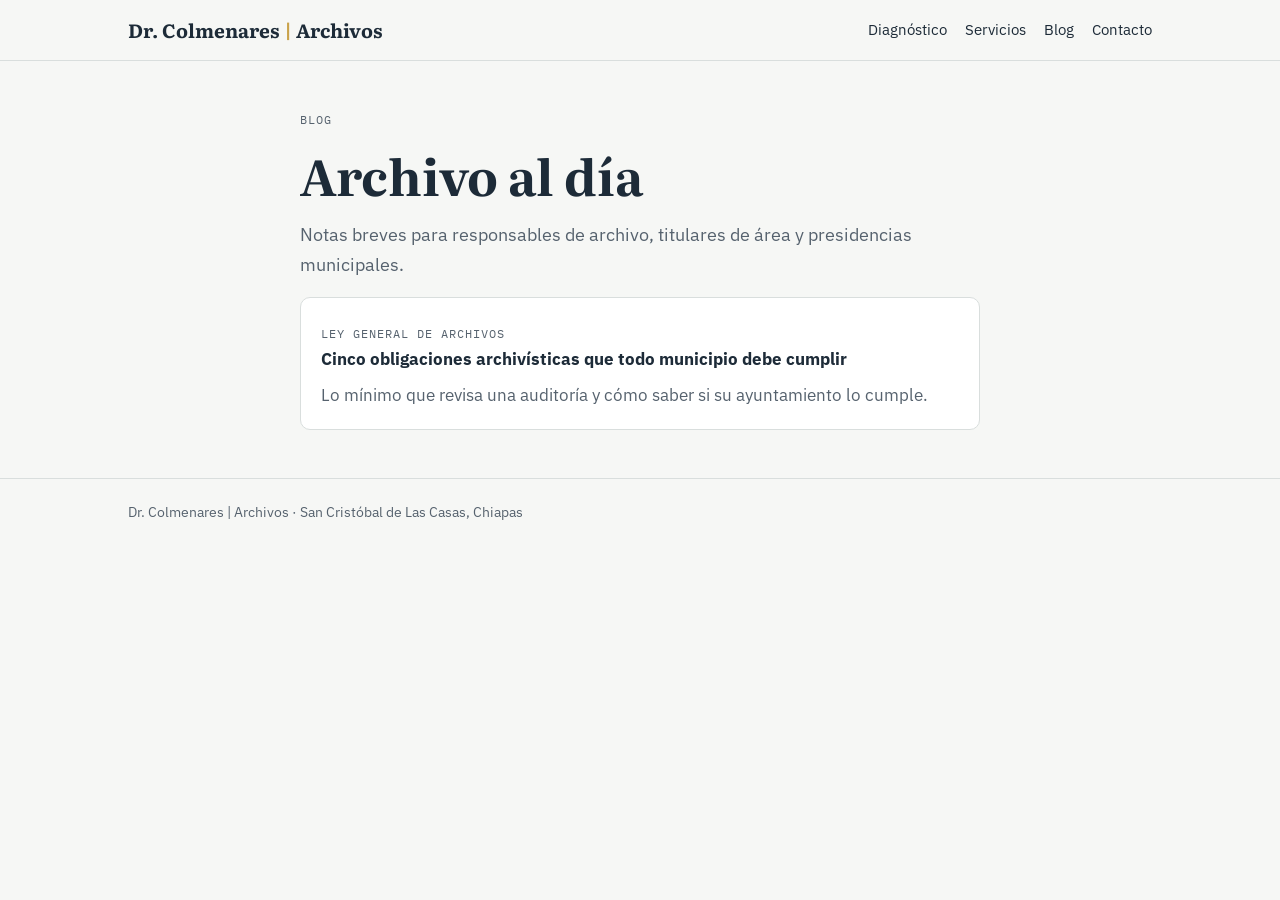
==== blog/index.html @ ddfb0374 "Sitio inicial de Dr. Colmenares | Archivos Co-Authored-By: Claude Opus 5.5 <noreply@anthropic.com> C" ====
<!doctype html>
<html lang="es-MX">
<head>
<meta charset="utf-8">
<meta name="viewport" content="width=device-width, initial-scale=1">
<title>Archivo al día — Dr. Colmenares | Archivos</title>
<meta name="description" content="Artículos breves sobre archivos municipales, Ley General de Archivos, transparencia y conservación de documentos.">
<link rel="icon" href="../img/icono.svg" type="image/svg+xml">
<link rel="stylesheet" href="https://fonts.googleapis.com/css2?family=Literata:opsz,wght@7..72,500;7..72,700&family=IBM+Plex+Sans:wght@400;500;600&family=IBM+Plex+Mono:wght@400;500&display=swap">
<link rel="stylesheet" href="../css/estilo.css">
</head>
<body>
<header class="top"><div class="wrap">
  <a class="brand" href="../">Dr. Colmenares <span>|</span> Archivos</a>
  <nav class="menu"><a href="../#diagnostico">Diagnóstico</a><a href="../#servicios">Servicios</a><a href="./">Blog</a><a href="../#contacto">Contacto</a></nav>
</div></header>
<main class="wrap">
  <article class="post">
    <div class="eyebrow">Blog</div>
    <h1>Archivo al día</h1>
    <p class="lead">Notas breves para responsables de archivo, titulares de área y presidencias municipales.</p>
    <div class="posts">
      <a href="cinco-obligaciones-archivisticas-municipio.html"><span class="eyebrow">Ley General de Archivos</span><h3>Cinco obligaciones archivísticas que todo municipio debe cumplir</h3><span style="color:var(--muted)">Lo mínimo que revisa una auditoría y cómo saber si su ayuntamiento lo cumple.</span></a>
    </div>
  </article>
</main>
<footer><div class="wrap">Dr. Colmenares | Archivos · San Cristóbal de Las Casas, Chiapas</div></footer>
</body>
</html>
---- css/estilo.css ----
/* Dr. Colmenares | Archivos — expediente: columna documental con pestaña manila */
:root{
  --bg:#f6f7f5; --surface:#ffffff; --ink:#1d2b38; --muted:#56626e; --line:#d9dedd;
  --accent:#1f4e6b; --manila:#c9a24a; --ok:#2f7d4f; --warn:#a86b12; --bad:#b33a3a;
  --display:"Literata", Georgia, serif; --body:"IBM Plex Sans", system-ui, sans-serif; --mono:"IBM Plex Mono", ui-monospace, monospace;
  color-scheme:light;
}
@media (prefers-color-scheme: dark){:root{
  --bg:#12181e; --surface:#1a222a; --ink:#e4e9ec; --muted:#9aa7b1; --line:#2c3843;
  --accent:#7fb3d3; --manila:#d8b866; --ok:#5fbf86; --warn:#e0a84a; --bad:#e07070; color-scheme:dark}}
*{box-sizing:border-box}
html{scroll-behavior:smooth}
body{margin:0;background:var(--bg);color:var(--ink);font-family:var(--body);font-size:17px;line-height:1.65}
img{max-width:100%;height:auto}
a{color:var(--accent)}
a:focus-visible,button:focus-visible{outline:2px solid var(--manila);outline-offset:2px}
.wrap{max-width:1060px;margin:0 auto;padding:0 max(18px,env(safe-area-inset-left))}
header.top{position:sticky;top:0;z-index:10;background:var(--bg);border-bottom:1px solid var(--line)}
header.top .wrap{display:flex;justify-content:space-between;align-items:center;gap:12px;flex-wrap:wrap;padding-block:14px}
.brand{font-family:var(--display);font-weight:700;font-size:1.2rem;text-decoration:none;color:var(--ink)}
.brand span{color:var(--manila)}
nav.menu{display:flex;gap:18px;flex-wrap:wrap;font-size:.95rem}
nav.menu a{text-decoration:none;color:var(--ink)} nav.menu a:hover{color:var(--accent)}
.eyebrow{font-family:var(--mono);font-size:.78rem;letter-spacing:.08em;text-transform:uppercase;color:var(--muted)}
h1{font-family:var(--display);font-size:clamp(2rem,4.6vw,3.1rem);line-height:1.12;margin:.35em 0 .35em;text-wrap:balance}
h2{font-family:var(--display);font-size:clamp(1.5rem,3vw,1.9rem);line-height:1.2;margin:0 0 .6em;text-wrap:balance}
h3{font-size:1.05rem;margin:0 0 .4em}
.lead{font-size:1.12rem;color:var(--muted);max-width:60ch}
.hero{display:grid;grid-template-columns:1.25fr .9fr;gap:44px;align-items:center;padding-block:56px 36px}
.hero>*,.cols>*,.grid3>*{min-width:0}
.cta{display:flex;gap:12px;flex-wrap:wrap;margin-top:26px}
.btn{display:inline-block;padding:12px 20px;border-radius:6px;font-weight:600;text-decoration:none;border:1px solid var(--accent)}
.btn.primary{background:var(--accent);color:var(--bg)} .btn.ghost{color:var(--accent)}
.folder{position:relative;background:var(--surface);border:1px solid var(--line);border-radius:4px 10px 10px 10px;padding:22px 20px 16px;margin-top:26px;box-shadow:0 12px 32px -20px rgba(0,0,0,.4)}
.folder::before{content:"EXPEDIENTE · DIAGNÓSTICO";position:absolute;top:-26px;left:-1px;background:var(--manila);color:#1d2b38;font-family:var(--mono);font-size:.68rem;letter-spacing:.06em;padding:5px 12px;border-radius:6px 6px 0 0}
.row{display:grid;grid-template-columns:70px 1fr auto;gap:10px;align-items:center;padding:9px 0;border-bottom:1px dashed var(--line);font-size:.93rem}
.row:last-of-type{border-bottom:0}
.code{font-family:var(--mono);color:var(--muted)}
.pill{font-family:var(--mono);font-size:.72rem;padding:3px 9px;border-radius:999px;border:1px solid currentColor;white-space:nowrap}
.ok{color:var(--ok)} .warn{color:var(--warn)} .bad{color:var(--bad)}
.note{font-size:.8rem;color:var(--muted);margin:10px 0 0}
section{padding-block:48px;border-top:1px solid var(--line)}
.steps{display:grid;grid-template-columns:repeat(4,1fr);gap:22px}
.steps b{display:block;font-family:var(--mono);font-size:.8rem;color:var(--manila);margin-bottom:6px}
.steps p,.grid3 p{margin:0;color:var(--muted);font-size:.95rem}
.grid3{display:grid;grid-template-columns:repeat(3,1fr);gap:28px}
.cols{display:grid;grid-template-columns:1fr 1fr;gap:44px}
ul.clean{list-style:none;padding:0;margin:0;display:grid;gap:10px}
ul.clean li{padding-left:22px;position:relative}
ul.clean li::before{content:"▸";position:absolute;left:0;color:var(--manila)}
.price{background:var(--surface);border:1px solid var(--line);border-radius:10px;padding:26px;display:grid;gap:8px;align-content:start}
.price .amt{font-family:var(--display);font-size:2.5rem;font-weight:700;color:var(--accent);line-height:1}
.price small{color:var(--muted)}
.contact{display:grid;grid-template-columns:1fr auto;gap:32px;align-items:center}
.contact>*{min-width:0}
.qr{background:#fff;border:1px solid var(--line);border-radius:10px;padding:12px;text-align:center;width:200px}
.qr img{display:block;width:100%}
.qr span{font-size:.8rem;color:#1d2b38}
.mail{font-family:var(--mono);overflow-wrap:anywhere}
article.post{max-width:68ch;margin:0 auto;padding-block:48px}
article.post h2{margin-top:1.4em}
.posts{display:grid;gap:18px}
.posts a{display:block;background:var(--surface);border:1px solid var(--line);border-radius:10px;padding:20px;text-decoration:none;color:var(--ink)}
.posts a:hover{border-color:var(--accent)}
footer{border-top:1px solid var(--line);padding-block:22px;color:var(--muted);font-size:.85rem}
@media (max-width:860px){.hero,.cols,.contact{grid-template-columns:1fr}.steps{grid-template-columns:1fr 1fr}.grid3{grid-template-columns:1fr}}
@media (max-width:480px){.steps{grid-template-columns:1fr}.row{grid-template-columns:58px 1fr}.row .pill{grid-column:2;justify-self:start}}
@media (prefers-reduced-motion:no-preference){.btn{transition:transform .15s}.btn:hover{transform:translateY(-1px)}}
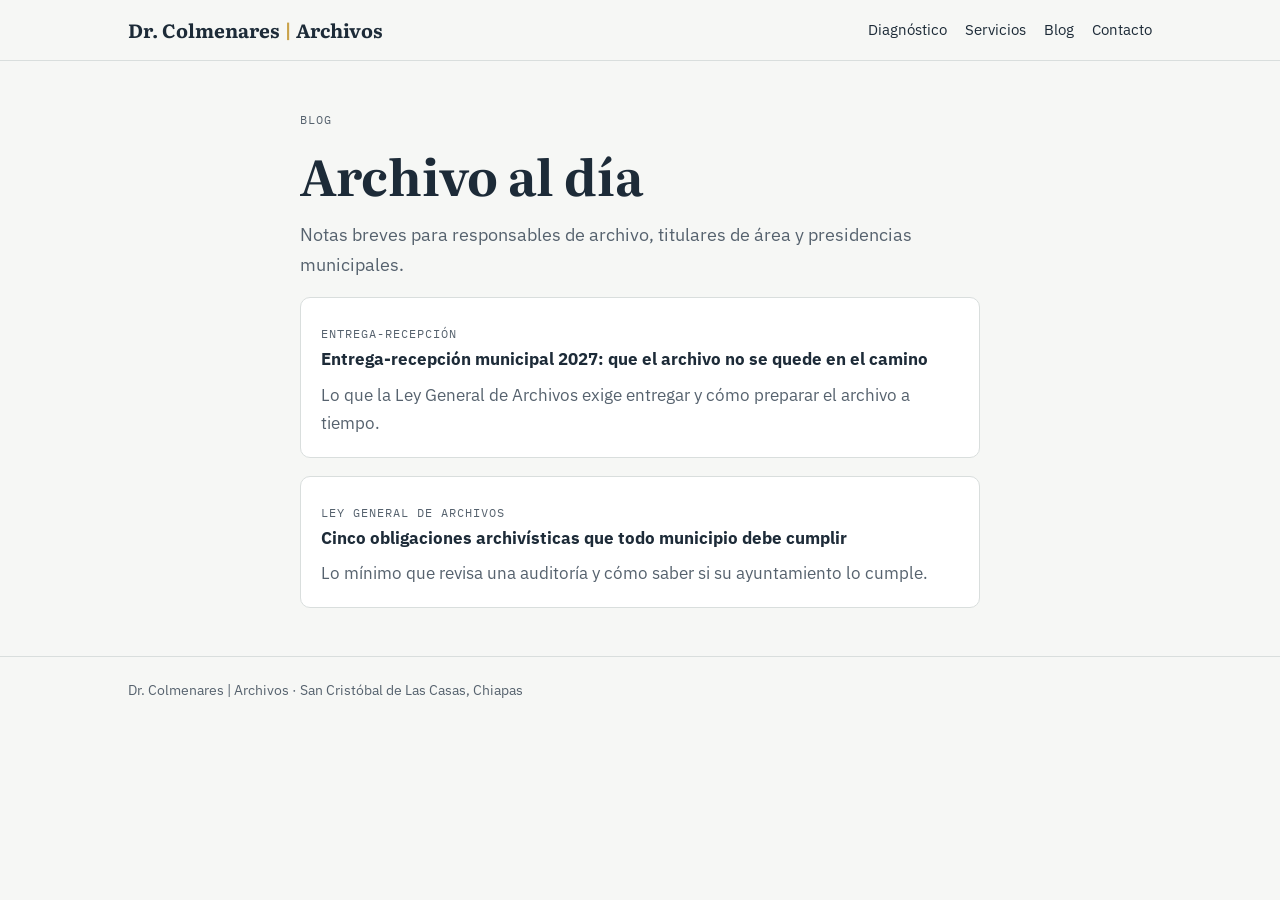
==== commit 11768b39: "Blog: Entrega-recepción municipal 2027 Co-Authored-By: Claude Fable 5.2 <noreply@anthropic.com> Clau" ====
--- a/blog/index.html
+++ b/blog/index.html
@@ -20,6 +20,7 @@
     <h1>Archivo al día</h1>
     <p class="lead">Notas breves para responsables de archivo, titulares de área y presidencias municipales.</p>
     <div class="posts">
+      <a href="entrega-recepcion-municipal-2027-archivo.html"><span class="eyebrow">Entrega-recepción</span><h3>Entrega-recepción municipal 2027: que el archivo no se quede en el camino</h3><span style="color:var(--muted)">Lo que la Ley General de Archivos exige entregar y cómo preparar el archivo a tiempo.</span></a>
       <a href="cinco-obligaciones-archivisticas-municipio.html"><span class="eyebrow">Ley General de Archivos</span><h3>Cinco obligaciones archivísticas que todo municipio debe cumplir</h3><span style="color:var(--muted)">Lo mínimo que revisa una auditoría y cómo saber si su ayuntamiento lo cumple.</span></a>
     </div>
   </article>
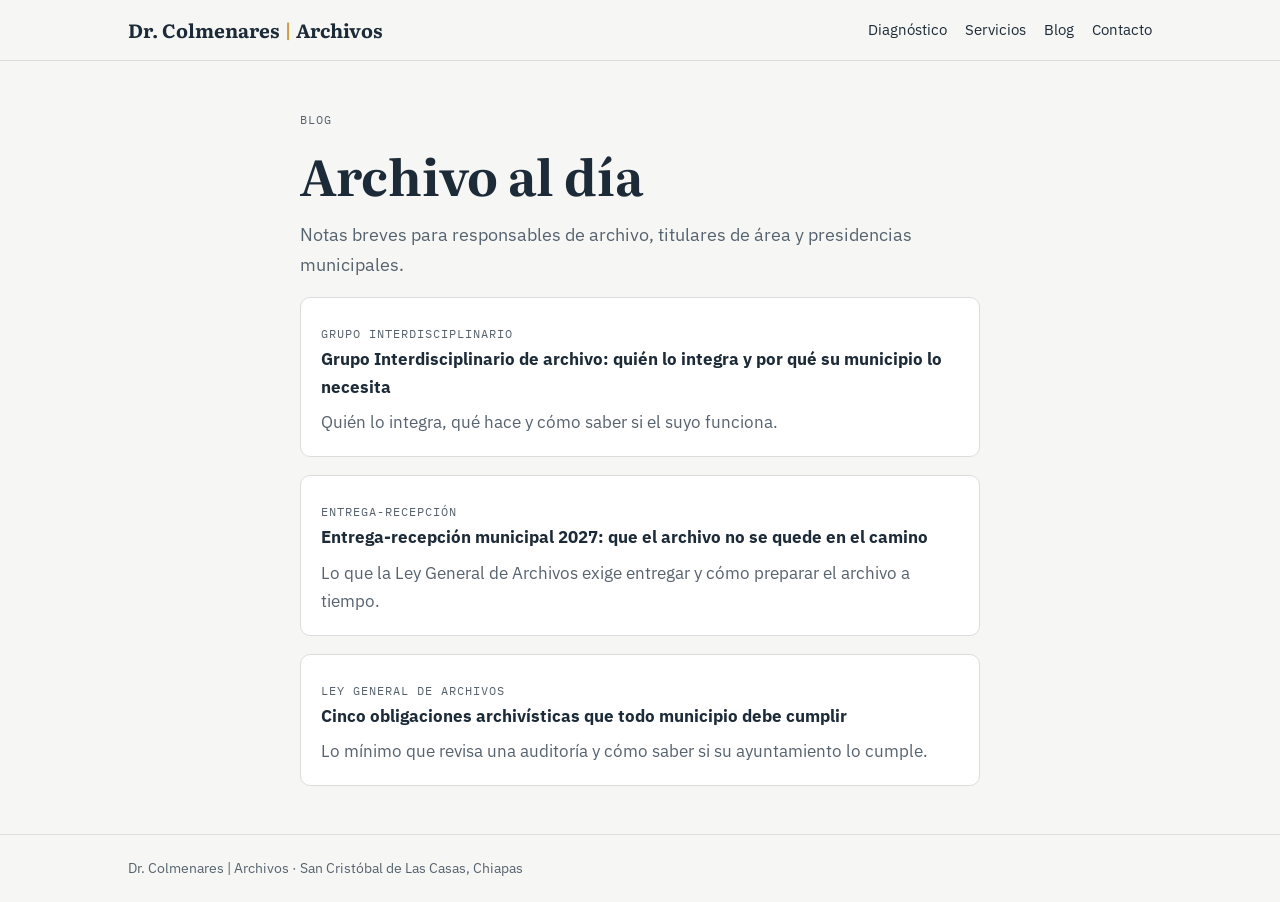
==== commit 43e0a012: "Blog: Grupo Interdisciplinario de archivo Co-Authored-By: Claude Opus 5.5 <noreply@anthropic.com> Cl" ====
--- a/blog/index.html
+++ b/blog/index.html
@@ -20,6 +20,7 @@
     <h1>Archivo al día</h1>
     <p class="lead">Notas breves para responsables de archivo, titulares de área y presidencias municipales.</p>
     <div class="posts">
+      <a href="grupo-interdisciplinario-archivo.html"><span class="eyebrow">Grupo Interdisciplinario</span><h3>Grupo Interdisciplinario de archivo: quién lo integra y por qué su municipio lo necesita</h3><span style="color:var(--muted)">Quién lo integra, qué hace y cómo saber si el suyo funciona.</span></a>
       <a href="entrega-recepcion-municipal-2027-archivo.html"><span class="eyebrow">Entrega-recepción</span><h3>Entrega-recepción municipal 2027: que el archivo no se quede en el camino</h3><span style="color:var(--muted)">Lo que la Ley General de Archivos exige entregar y cómo preparar el archivo a tiempo.</span></a>
       <a href="cinco-obligaciones-archivisticas-municipio.html"><span class="eyebrow">Ley General de Archivos</span><h3>Cinco obligaciones archivísticas que todo municipio debe cumplir</h3><span style="color:var(--muted)">Lo mínimo que revisa una auditoría y cómo saber si su ayuntamiento lo cumple.</span></a>
     </div>
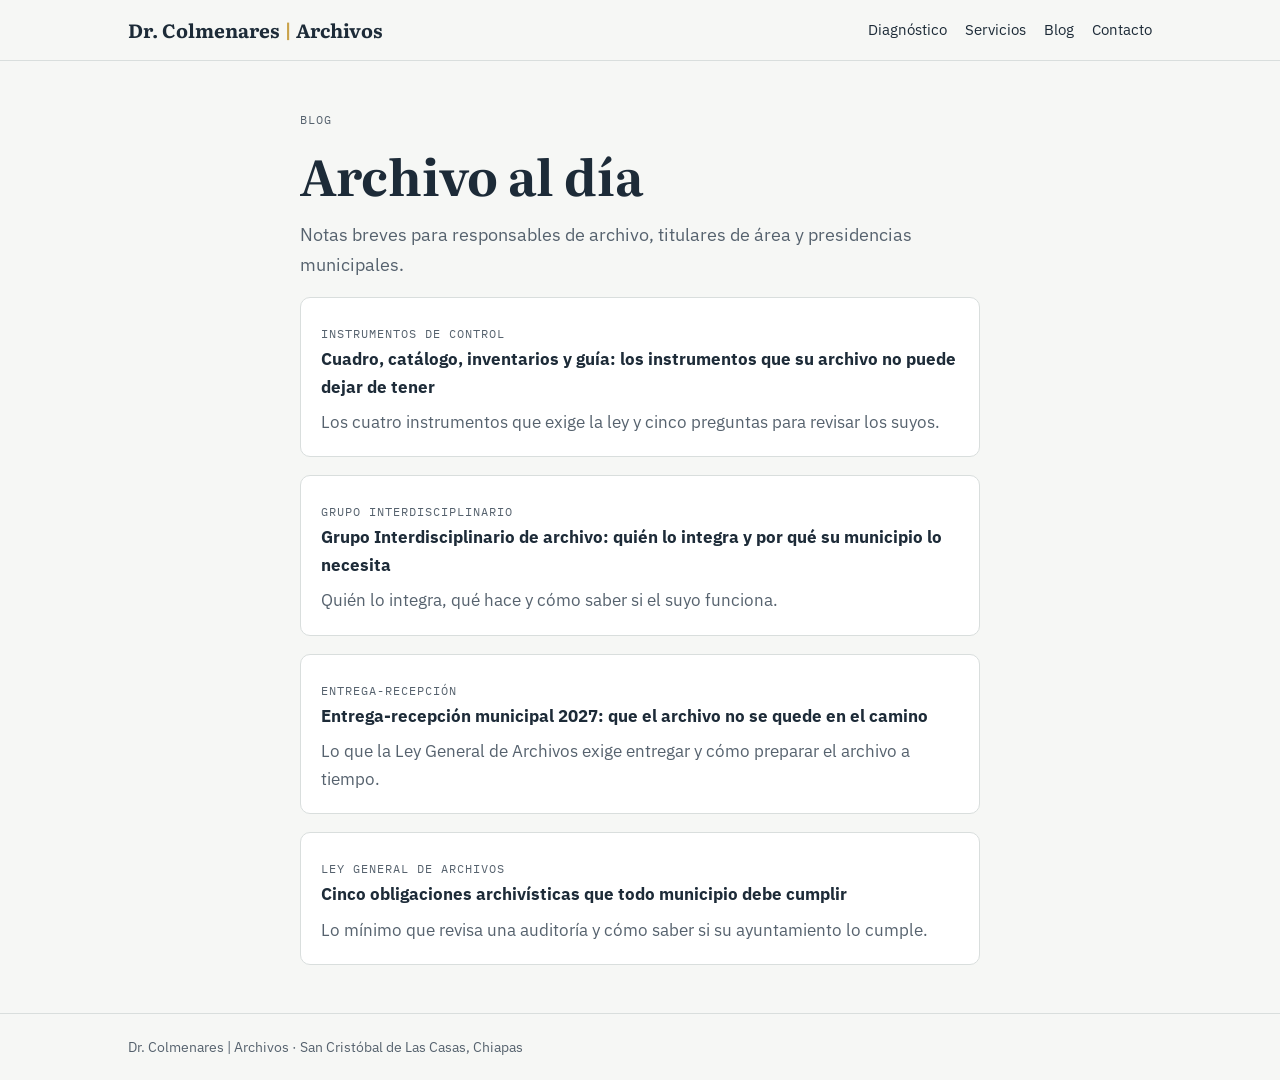
==== commit cd67e6d2: "Blog: Instrumentos de control archivístico" ====
--- a/blog/index.html
+++ b/blog/index.html
@@ -20,6 +20,7 @@
     <h1>Archivo al día</h1>
     <p class="lead">Notas breves para responsables de archivo, titulares de área y presidencias municipales.</p>
     <div class="posts">
+      <a href="instrumentos-control-archivistico.html"><span class="eyebrow">Instrumentos de control</span><h3>Cuadro, catálogo, inventarios y guía: los instrumentos que su archivo no puede dejar de tener</h3><span style="color:var(--muted)">Los cuatro instrumentos que exige la ley y cinco preguntas para revisar los suyos.</span></a>
       <a href="grupo-interdisciplinario-archivo.html"><span class="eyebrow">Grupo Interdisciplinario</span><h3>Grupo Interdisciplinario de archivo: quién lo integra y por qué su municipio lo necesita</h3><span style="color:var(--muted)">Quién lo integra, qué hace y cómo saber si el suyo funciona.</span></a>
       <a href="entrega-recepcion-municipal-2027-archivo.html"><span class="eyebrow">Entrega-recepción</span><h3>Entrega-recepción municipal 2027: que el archivo no se quede en el camino</h3><span style="color:var(--muted)">Lo que la Ley General de Archivos exige entregar y cómo preparar el archivo a tiempo.</span></a>
       <a href="cinco-obligaciones-archivisticas-municipio.html"><span class="eyebrow">Ley General de Archivos</span><h3>Cinco obligaciones archivísticas que todo municipio debe cumplir</h3><span style="color:var(--muted)">Lo mínimo que revisa una auditoría y cómo saber si su ayuntamiento lo cumple.</span></a>
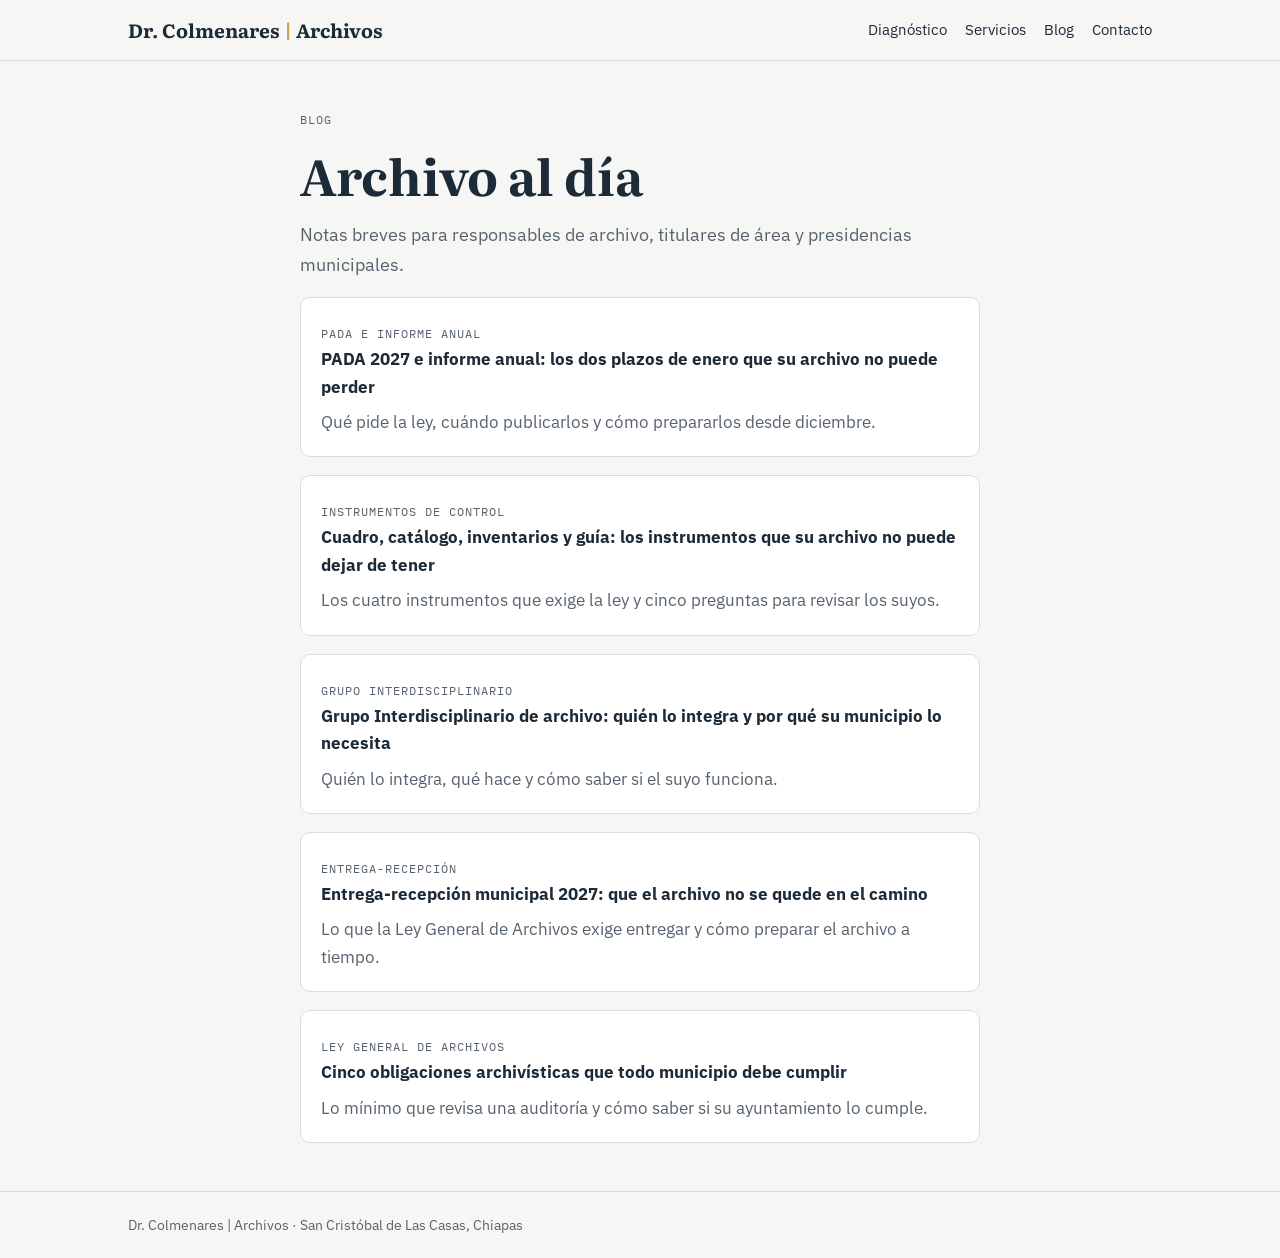
==== commit 93fb877c: "Blog: PADA 2027 e informe anual Co-Authored-By: Claude Opus 5.5 <noreply@anthropic.com> Claude-Sessi" ====
--- a/blog/index.html
+++ b/blog/index.html
@@ -20,6 +20,7 @@
     <h1>Archivo al día</h1>
     <p class="lead">Notas breves para responsables de archivo, titulares de área y presidencias municipales.</p>
     <div class="posts">
+      <a href="pada-informe-anual-enero-2027.html"><span class="eyebrow">PADA e informe anual</span><h3>PADA 2027 e informe anual: los dos plazos de enero que su archivo no puede perder</h3><span style="color:var(--muted)">Qué pide la ley, cuándo publicarlos y cómo prepararlos desde diciembre.</span></a>
       <a href="instrumentos-control-archivistico.html"><span class="eyebrow">Instrumentos de control</span><h3>Cuadro, catálogo, inventarios y guía: los instrumentos que su archivo no puede dejar de tener</h3><span style="color:var(--muted)">Los cuatro instrumentos que exige la ley y cinco preguntas para revisar los suyos.</span></a>
       <a href="grupo-interdisciplinario-archivo.html"><span class="eyebrow">Grupo Interdisciplinario</span><h3>Grupo Interdisciplinario de archivo: quién lo integra y por qué su municipio lo necesita</h3><span style="color:var(--muted)">Quién lo integra, qué hace y cómo saber si el suyo funciona.</span></a>
       <a href="entrega-recepcion-municipal-2027-archivo.html"><span class="eyebrow">Entrega-recepción</span><h3>Entrega-recepción municipal 2027: que el archivo no se quede en el camino</h3><span style="color:var(--muted)">Lo que la Ley General de Archivos exige entregar y cómo preparar el archivo a tiempo.</span></a>
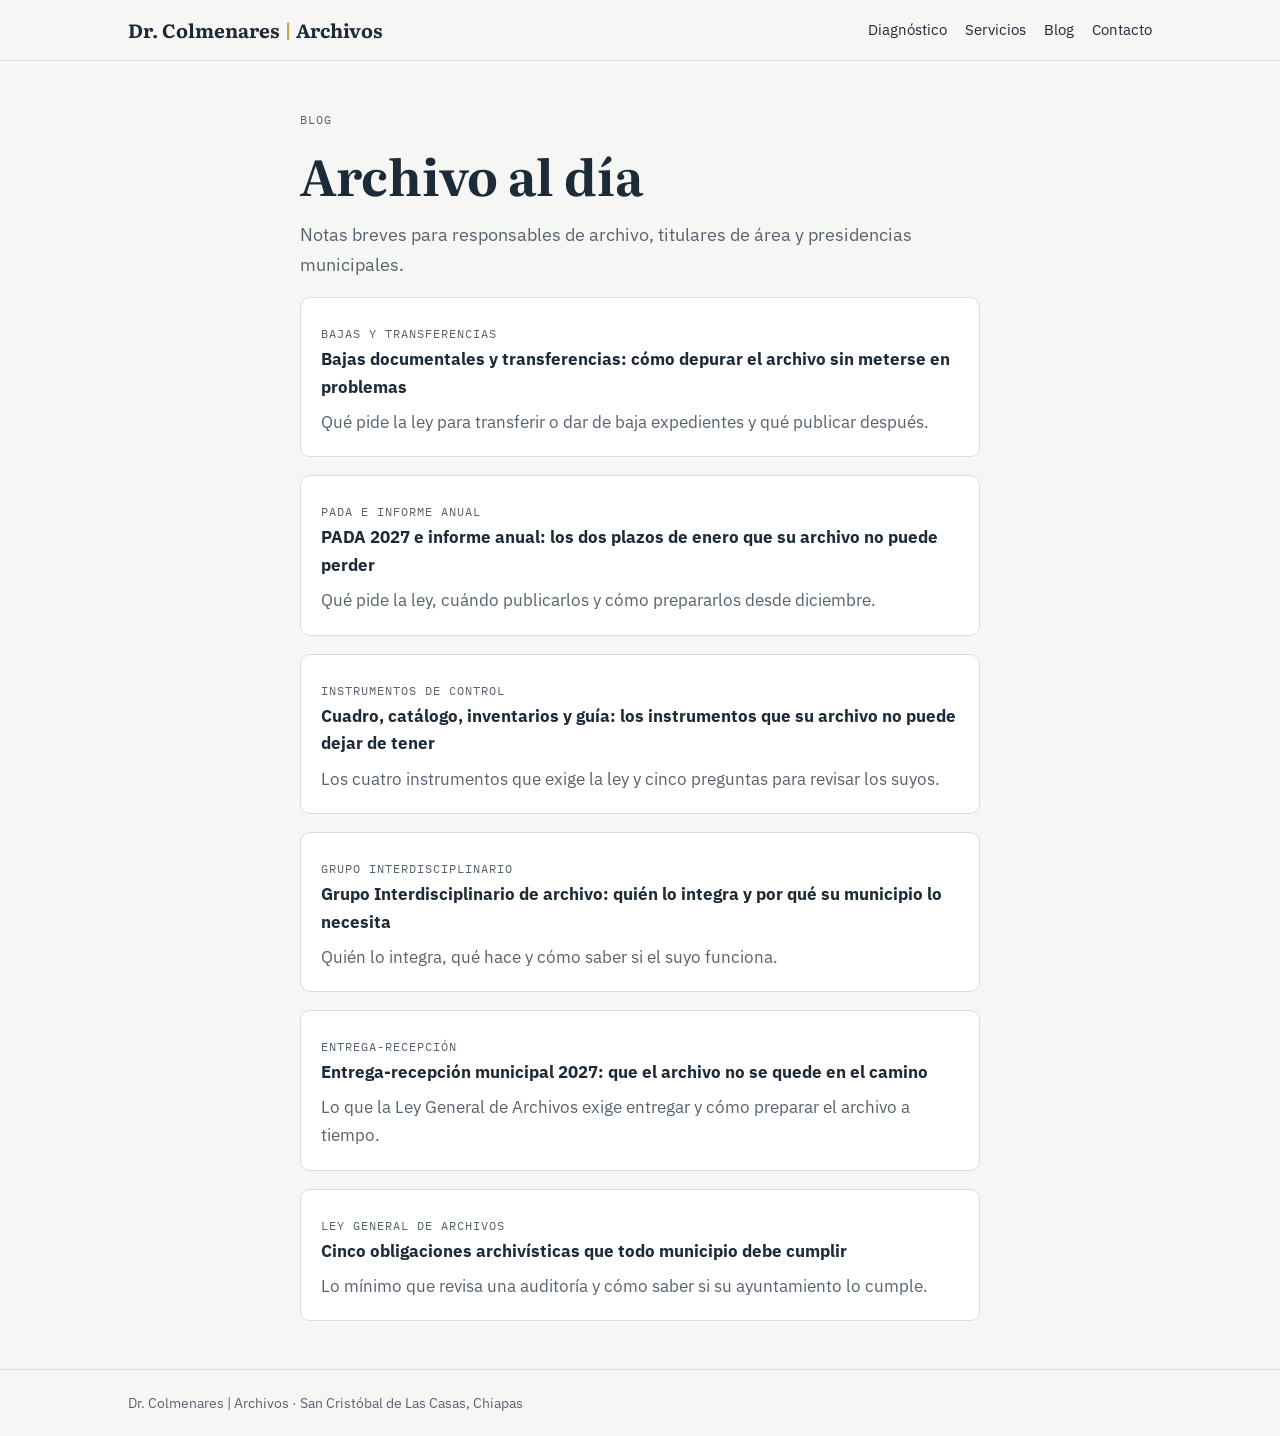
==== commit ec100345: "Blog: Bajas documentales y transferencias Co-Authored-By: Claude Opus 5.5 <noreply@anthropic.com> Cl" ====
--- a/blog/index.html
+++ b/blog/index.html
@@ -20,6 +20,7 @@
     <h1>Archivo al día</h1>
     <p class="lead">Notas breves para responsables de archivo, titulares de área y presidencias municipales.</p>
     <div class="posts">
+      <a href="bajas-documentales-transferencias.html"><span class="eyebrow">Bajas y transferencias</span><h3>Bajas documentales y transferencias: cómo depurar el archivo sin meterse en problemas</h3><span style="color:var(--muted)">Qué pide la ley para transferir o dar de baja expedientes y qué publicar después.</span></a>
       <a href="pada-informe-anual-enero-2027.html"><span class="eyebrow">PADA e informe anual</span><h3>PADA 2027 e informe anual: los dos plazos de enero que su archivo no puede perder</h3><span style="color:var(--muted)">Qué pide la ley, cuándo publicarlos y cómo prepararlos desde diciembre.</span></a>
       <a href="instrumentos-control-archivistico.html"><span class="eyebrow">Instrumentos de control</span><h3>Cuadro, catálogo, inventarios y guía: los instrumentos que su archivo no puede dejar de tener</h3><span style="color:var(--muted)">Los cuatro instrumentos que exige la ley y cinco preguntas para revisar los suyos.</span></a>
       <a href="grupo-interdisciplinario-archivo.html"><span class="eyebrow">Grupo Interdisciplinario</span><h3>Grupo Interdisciplinario de archivo: quién lo integra y por qué su municipio lo necesita</h3><span style="color:var(--muted)">Quién lo integra, qué hace y cómo saber si el suyo funciona.</span></a>
